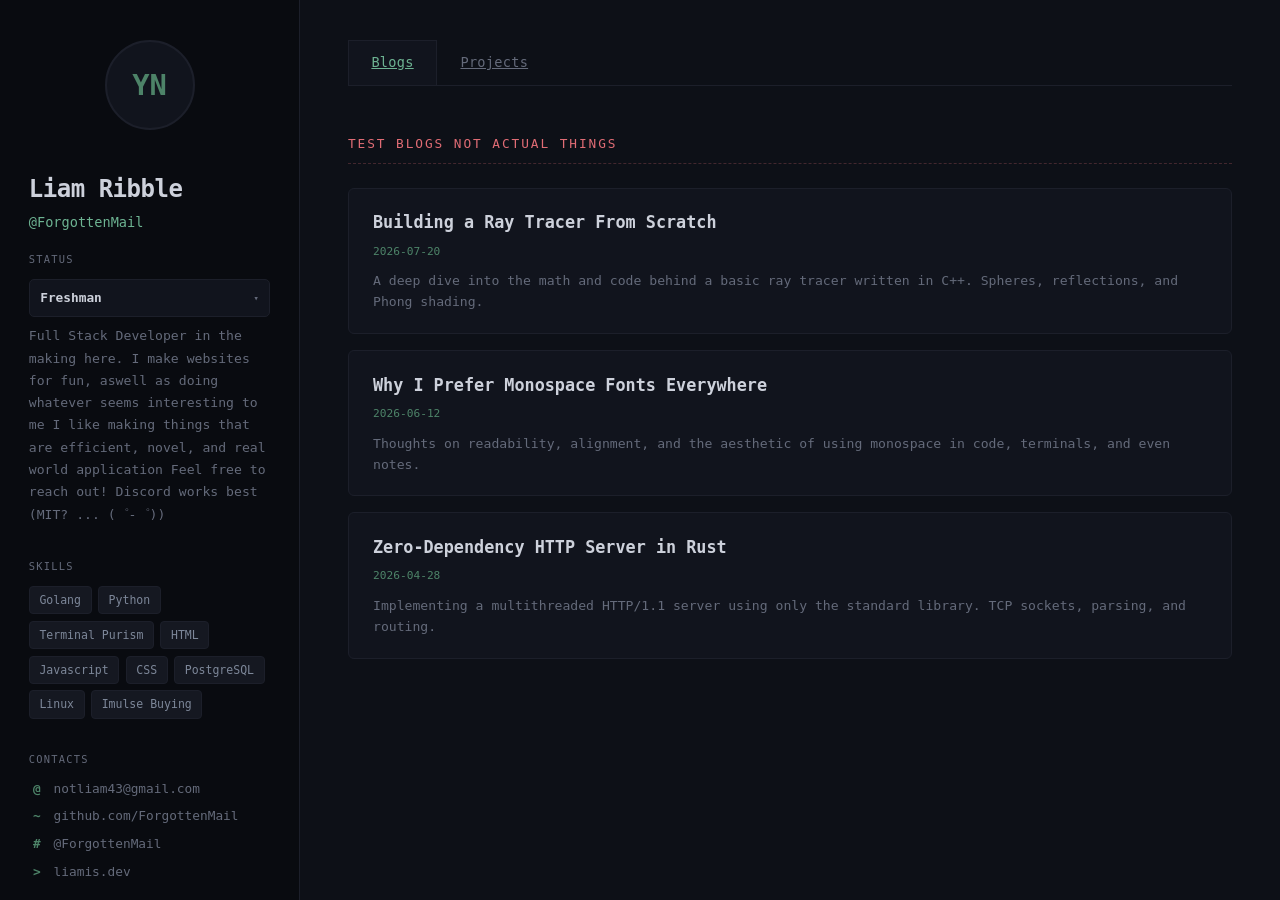
==== liamis.dev/blogs/index.html @ da4e5c32 "Made it so the blogs go someplace" ====
<!DOCTYPE html>
<html lang="en">
<head>
    <meta charset="UTF-8">
    <meta name="viewport" content="width=device-width, initial-scale=1.0">
    <title>Blogs — liam / liamis</title>
    <link rel="stylesheet" href="../css/style.css">
</head>
<body>

    <!-- ── Sidebar ── -->
    <aside class="sidebar">

        <!-- Profile Picture -->
        <div class="avatar-wrap">
            <div class="avatar">
                <span>YN</span>
            </div>
        </div>

        <div class="sidebar-section">
            <div class="name">Liam Ribble</div>
            <div class="handle">@ForgottenMail</div>
        
            <div class="sidebar-section">
                <span class="sidebar-label">Status</span>
                <div class="status-dropdown">
                    <div class="status-dropdown-header">
                        <span class="status-dropdown-title">Freshman</span>
                        <span class="status-dropdown-chevron">&#9662;</span>
                    </div>
                    <div class="status-dropdown-body">
                        <div class="status-line">"<REDACTED>" Highschool</div>
                        <div class="status-line status-year">2026-2030</div>
                    </div>
                </div>
            </div>

            <p class="bio">
                Full Stack Developer in the making here. 
                I make websites for fun, aswell as doing whatever seems interesting to me
                I like making things that are efficient, novel, and real world application
                Feel free to reach out! Discord works best (MIT? ... (゜-゜))
            </p>
        </div>

        <!-- Education / Status -->

        <div class="sidebar-section">
            <span class="sidebar-label">Skills</span>
            <div class="skill-tags">
                <span class="skill-tag">Golang</span>
                <span class="skill-tag">Python</span>
                <span class="skill-tag">Terminal Purism</span>
                <span class="skill-tag">HTML</span>
                <span class="skill-tag">Javascript</span>
                <span class="skill-tag">CSS</span>
                <span class="skill-tag">PostgreSQL</span>
                <span class="skill-tag">Linux</span>
                <span class="skill-tag">Imulse Buying</span>
            </div>
        </div>

        <div class="sidebar-section">
            <span class="sidebar-label">Contacts</span>
            <div class="contact-list">
                <a href="mailto:notliam43@gmail.com" class="contact-item">
                    <span class="contact-icon">@</span> notliam43@gmail.com
                </a>
                <a href="https://github.com/ForgottenMail" class="contact-item">
                    <span class="contact-icon">~</span> github.com/ForgottenMail
                </a>
                <a href="https://discord.com/users/989271986901508126" class="contact-item">
                    <span class="contact-icon">#</span> @ForgottenMail
                </a>
                <a href="https://liamis.dev" class="contact-item">
                    <span class="contact-icon">&gt;</span> liamis.dev
                </a>
            </div>
        </div>
    </aside>

    <!-- ── Main Content ── -->
    <main class="main">
        <nav class="tabs">
            <a href="./" class="tab active">Blogs</a>
            <a href="../projects/" class="tab">Projects</a>
        </nav>

        <div class="test-blogs-banner">TEST BLOGS NOT ACTUAL THINGS</div>

        <div class="blog-grid">
            <a href="ray-tracer.html" class="blog-card blog-card-link">
                <div class="blog-title">Building a Ray Tracer From Scratch</div>
                <div class="blog-date">2026-07-20</div>
                <p class="blog-desc">A deep dive into the math and code behind a basic ray tracer written in C++. Spheres, reflections, and Phong shading.</p>
            </a>

            <a href="monospace-fonts.html" class="blog-card blog-card-link">
                <div class="blog-title">Why I Prefer Monospace Fonts Everywhere</div>
                <div class="blog-date">2026-06-12</div>
                <p class="blog-desc">Thoughts on readability, alignment, and the aesthetic of using monospace in code, terminals, and even notes.</p>
            </a>

            <a href="http-server-rust.html" class="blog-card blog-card-link">
                <div class="blog-title">Zero-Dependency HTTP Server in Rust</div>
                <div class="blog-date">2026-04-28</div>
                <p class="blog-desc">Implementing a multithreaded HTTP/1.1 server using only the standard library. TCP sockets, parsing, and routing.</p>
            </a>
        </div>
    </main>

    <script>
    document.addEventListener('DOMContentLoaded', () => {
        const statusDropdown = document.querySelector('.status-dropdown');
        if (statusDropdown) {
            statusDropdown.addEventListener('click', () => {
                statusDropdown.classList.toggle('open');
            });
        }
    });
    </script>

</body>
</html>
---- liamis.dev/css/style.css ----
:root {
    --bg: #0d1017;
    --sidebar-bg: #090b10;
    --card-bg: #11141d;
    --border: #1c1f2a;
    --text: #b4b9c6;
    --text-muted: #646a7a;
    --accent: #6db392;
    --accent-dim: #4d8368;
    --tag-bg: #151821;
    --tag-text: #7d8799;
    --hover-bg: #151823;
    --green-hover: #8dd4ac;
    --heading: #cdd1db;
}

* {
    margin: 0;
    padding: 0;
    box-sizing: border-box;
}

body {
    font-family: 'JetBrains Mono', 'Fira Code', 'Cascadia Code', 'SF Mono', 'Consolas', monospace;
    background: var(--bg);
    color: var(--text);
    display: flex;
    min-height: 100vh;
    line-height: 1.6;
}

/* ── Sidebar ── */
.sidebar {
    width: 300px;
    min-width: 300px;
    background: var(--sidebar-bg);
    border-right: 1px solid var(--border);
    padding: 2.5rem 1.8rem;
    display: flex;
    flex-direction: column;
    gap: 2rem;
    position: fixed;
    top: 0;
    left: 0;
    height: 100vh;
    overflow-y: auto;
    z-index: 10;
}

/* ── Avatar ── */
.avatar-wrap {
    display: flex;
    justify-content: center;
    margin-bottom: 0.5rem;
}

.avatar {
    width: 90px;
    height: 90px;
    border-radius: 50%;
    background: var(--card-bg);
    border: 2px solid var(--border);
    display: flex;
    align-items: center;
    justify-content: center;
    font-size: 1.8rem;
    font-weight: 700;
    color: var(--accent-dim);
    transition: border-color 0.2s ease, color 0.2s ease;
    overflow: hidden;
}

.avatar:hover {
    border-color: var(--accent);
    color: var(--accent);
}

.avatar img {
    width: 100%;
    height: 100%;
    object-fit: cover;
}

.sidebar-section {
    display: flex;
    flex-direction: column;
    gap: 0.5rem;
}

.sidebar-label {
    font-size: 0.65rem;
    text-transform: uppercase;
    letter-spacing: 0.12em;
    color: var(--text-muted);
    margin-bottom: 0.2rem;
}

.name {
    font-size: 1.5rem;
    font-weight: 700;
    color: var(--heading);
    letter-spacing: -0.02em;
}

.handle {
    font-size: 0.85rem;
    color: var(--accent);
    margin-top: -0.3rem;
    margin-bottom: 0.6rem;
}

.bio {
    font-size: 0.82rem;
    color: var(--text-muted);
    line-height: 1.7;
}

.skill-tags {
    display: flex;
    flex-wrap: wrap;
    gap: 0.4rem;
}

.skill-tag {
    background: var(--tag-bg);
    color: var(--tag-text);
    padding: 0.25rem 0.6rem;
    border-radius: 4px;
    font-size: 0.72rem;
    border: 1px solid var(--border);
    transition: all 0.15s ease;
}

.skill-tag:hover {
    border-color: var(--accent);
    color: var(--green-hover);
}

.contact-list {
    display: flex;
    flex-direction: column;
    gap: 0.45rem;
}

.contact-item {
    display: flex;
    align-items: center;
    gap: 0.55rem;
    font-size: 0.8rem;
    color: var(--text-muted);
    text-decoration: none;
    transition: color 0.15s ease;
}

.contact-item:hover {
    color: var(--green-hover);
}

.contact-icon {
    width: 16px;
    text-align: center;
    color: var(--accent-dim);
    font-size: 0.8rem;
    font-weight: bold;
}

/* ── Status Dropdown ── */
.status-dropdown {
    border: 1px solid var(--border);
    border-radius: 5px;
    background: var(--card-bg);
    overflow: hidden;
    cursor: pointer;
    transition: border-color 0.15s ease;
}

.status-dropdown:hover {
    border-color: var(--accent-dim);
}

.status-dropdown-header {
    display: flex;
    justify-content: space-between;
    align-items: center;
    padding: 0.5rem 0.65rem;
    border-bottom: 1px solid var(--border);
}

.status-dropdown-title {
    font-size: 0.8rem;
    color: var(--heading);
    font-weight: 600;
}

.status-dropdown-chevron {
    font-size: 0.55rem;
    color: var(--text-muted);
    transition: transform 0.2s ease;
}

.status-dropdown.open .status-dropdown-chevron {
    transform: rotate(180deg);
}

.status-dropdown-body {
    padding: 0.45rem 0.65rem;
    display: none;
    flex-direction: column;
    gap: 0.15rem;
}

.status-dropdown.open .status-dropdown-body {
    display: flex;
}

.status-dropdown.open .status-dropdown-header {
    border-bottom: 1px solid var(--border);
}

.status-dropdown:not(.open) .status-dropdown-header {
    border-bottom: none;
}

.status-line {
    font-size: 0.72rem;
    color: var(--text-muted);
}

.status-year {
    color: var(--accent-dim);
    font-size: 0.68rem;
}

/* ── Main Area ── */
.main {
    margin-left: 300px;
    flex: 1;
    padding: 2.5rem 3rem;
    min-height: 100vh;
}

.tabs {
    display: flex;
    gap: 0;
    margin-bottom: 2.5rem;
    border-bottom: 1px solid var(--border);
}

.tab {
    padding: 0.7rem 1.4rem;
    font-size: 0.85rem;
    color: var(--text-muted);
    cursor: pointer;
    border: 1px solid transparent;
    border-bottom: none;
    transition: all 0.15s ease;
    background: none;
    font-family: inherit;
    letter-spacing: 0.02em;
}

.tab:hover {
    color: var(--green-hover);
}

.tab.active {
    color: var(--accent);
    border-color: var(--border);
    background: var(--card-bg);
}

.tab-content {
    display: none;
}

.tab-content.active {
    display: block;
}

/* ── Home Content ── */
.home-content {
    max-width: 600px;
}

.home-title {
    font-size: 1.8rem;
    color: var(--heading);
    font-weight: 700;
    margin-bottom: 1rem;
}

.home-subtitle {
    font-size: 0.92rem;
    color: var(--text-muted);
    line-height: 1.8;
}

.home-subtitle a {
    color: var(--accent);
    text-decoration: none;
    transition: color 0.15s ease;
}

.home-subtitle a:hover {
    color: var(--green-hover);
    text-decoration: underline;
}

/* ── Blog Cards ── */
.blog-grid {
    display: flex;
    flex-direction: column;
    gap: 1rem;
}

.blog-card {
    background: var(--card-bg);
    border: 1px solid var(--border);
    border-radius: 6px;
    padding: 1.3rem 1.5rem;
    transition: border-color 0.15s ease, background 0.15s ease;
    cursor: default;
}

.blog-card:hover {
    border-color: var(--accent-dim);
    background: var(--hover-bg);
}

.blog-card-link {
    text-decoration: none;
    color: inherit;
    display: block;
    cursor: pointer;
}

.blog-card-link:hover .blog-title {
    color: var(--accent);
}

.blog-title {
    font-size: 1.05rem;
    color: var(--heading);
    margin-bottom: 0.4rem;
    font-weight: 600;
    transition: color 0.15s ease;
}

.blog-date {
    font-size: 0.7rem;
    color: var(--accent-dim);
    margin-bottom: 0.6rem;
}

.blog-desc {
    font-size: 0.82rem;
    color: var(--text-muted);
    line-height: 1.6;
}

/* ── Blog Article ── */
.back-link {
    display: inline-block;
    font-size: 0.82rem;
    color: var(--accent-dim);
    text-decoration: none;
    margin-bottom: 1.5rem;
    transition: color 0.15s ease;
}

.back-link:hover {
    color: var(--accent);
}

.blog-article {
    max-width: 720px;
}

.blog-article-title {
    font-size: 1.6rem;
    color: var(--heading);
    font-weight: 700;
    margin-bottom: 0.5rem;
    line-height: 1.3;
}

.blog-article-date {
    font-size: 0.75rem;
    color: var(--accent-dim);
    margin-bottom: 1.8rem;
}

.blog-article h2 {
    font-size: 1.15rem;
    color: var(--heading);
    margin: 2rem 0 0.6rem;
    font-weight: 600;
}

.blog-article p {
    font-size: 0.9rem;
    color: var(--text);
    line-height: 1.8;
    margin-bottom: 1.1rem;
}

.blog-article a {
    color: var(--accent);
    text-decoration: none;
}

.blog-article a:hover {
    text-decoration: underline;
}

.blog-article strong {
    color: var(--heading);
}

.blog-article em {
    color: var(--green-hover);
}

.blog-article code {
    background: var(--tag-bg);
    color: var(--accent);
    padding: 0.15rem 0.4rem;
    border-radius: 3px;
    font-size: 0.82rem;
    font-family: inherit;
}

.blog-article pre {
    background: var(--sidebar-bg);
    border: 1px solid var(--border);
    border-radius: 6px;
    padding: 1.2rem 1.4rem;
    overflow-x: auto;
    margin: 1.2rem 0;
}

.blog-article pre code {
    background: none;
    color: var(--text);
    padding: 0;
    font-size: 0.8rem;
    line-height: 1.7;
}

/* ── Project Cards ── */
.project-grid {
    display: flex;
    flex-direction: column;
    gap: 1.2rem;
}

.project-card {
    background: var(--card-bg);
    border: 1px solid var(--border);
    border-radius: 6px;
    padding: 1.4rem 1.5rem;
    transition: border-color 0.15s ease, background 0.15s ease;
    cursor: default;
}

.project-card:hover {
    border-color: var(--accent-dim);
    background: var(--hover-bg);
}

.project-title {
    font-size: 1.05rem;
    color: var(--heading);
    margin-bottom: 0.4rem;
    font-weight: 600;
}

.project-desc {
    font-size: 0.82rem;
    color: var(--text-muted);
    margin-bottom: 0.8rem;
    line-height: 1.6;
}

.project-langs {
    display: flex;
    flex-wrap: wrap;
    gap: 0.4rem;
}

.lang-tag {
    background: var(--tag-bg);
    color: var(--tag-text);
    padding: 0.2rem 0.5rem;
    border-radius: 4px;
    font-size: 0.7rem;
    border: 1px solid var(--border);
    transition: all 0.15s ease;
}

.lang-tag:hover {
    border-color: var(--accent);
    color: var(--green-hover);
}

/* ── Test Banner & Placeholder ── */
.test-blogs-banner {
    font-size: 0.8rem;
    text-transform: uppercase;
    letter-spacing: 0.15em;
    color: #e06c75;
    margin-bottom: 1.5rem;
    padding: 0.5rem 0;
    border-bottom: 1px dashed #e06c7540;
}

.test-blog-placeholder {
    text-align: center;
    padding: 3rem 1rem;
}

.test-blog-placeholder p {
    font-size: 1.1rem;
    color: var(--text-muted);
}

/* ── Scrollbar ── */
::-webkit-scrollbar {
    width: 6px;
}
::-webkit-scrollbar-track {
    background: var(--sidebar-bg);
}
::-webkit-scrollbar-thumb {
    background: var(--border);
    border-radius: 3px;
}
::-webkit-scrollbar-thumb:hover {
    background: var(--accent-dim);
}

/* ── Responsive ── */
@media (max-width: 768px) {
    .sidebar {
        width: 240px;
        min-width: 240px;
        padding: 1.8rem 1.2rem;
    }
    .main {
        margin-left: 240px;
        padding: 2rem 1.5rem;
    }
}

@media (max-width: 600px) {
    body {
        flex-direction: column;
    }
    .sidebar {
        position: relative;
        width: 100%;
        min-width: 100%;
        height: auto;
        border-right: none;
        border-bottom: 1px solid var(--border);
    }
    .main {
        margin-left: 0;
        padding: 1.5rem;
    }
}
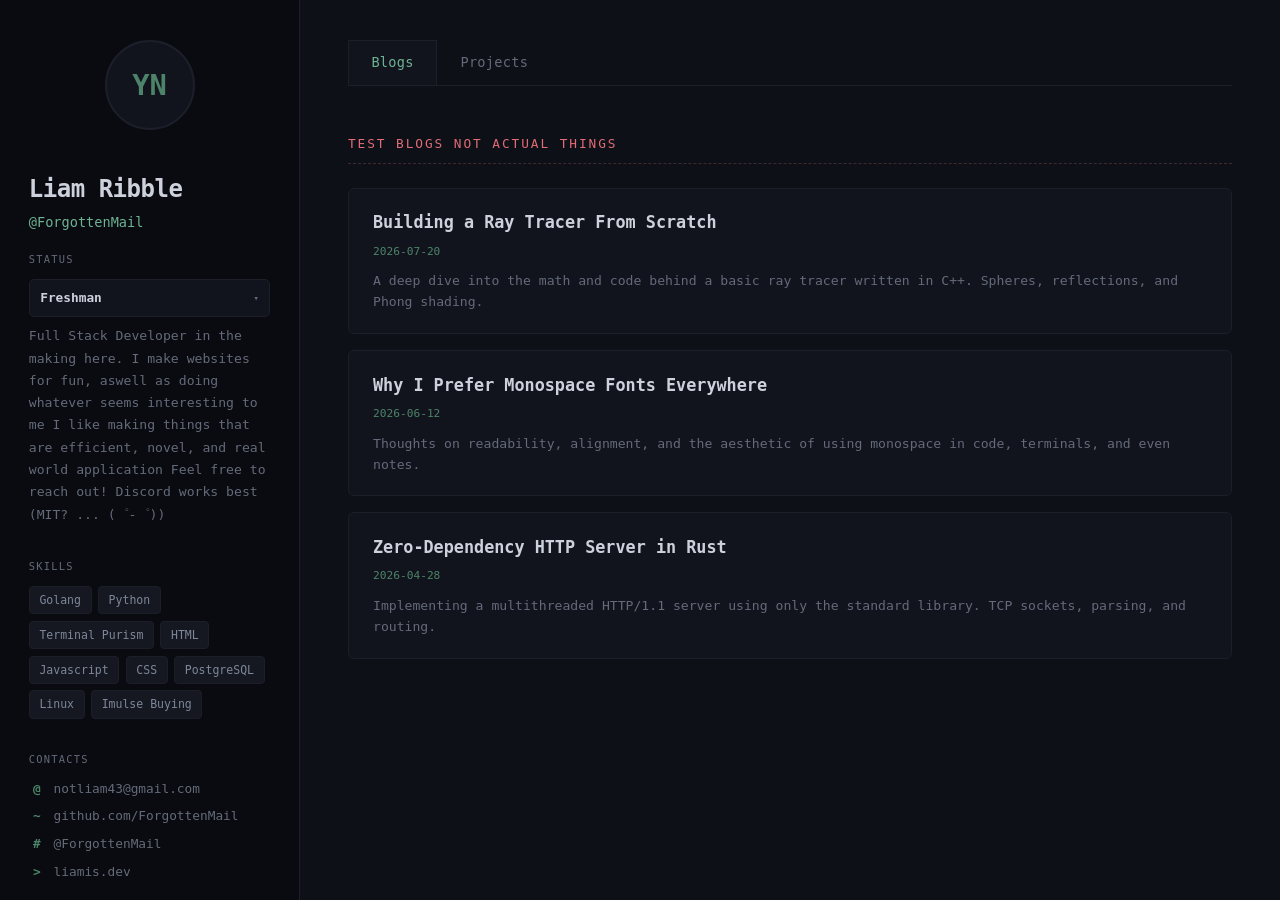
==== commit 18c63c43: "Fixed the hyperlinks... again and made it better ig" ====
--- a/liamis.dev/blogs/index.html
+++ b/liamis.dev/blogs/index.html
@@ -1,10 +1,21 @@
 <!DOCTYPE html>
 <html lang="en">
+  <style>
+  a {
+    text-decoration: none; /* Removes the underline */
+  }
+</style>
+
 <head>
     <meta charset="UTF-8">
     <meta name="viewport" content="width=device-width, initial-scale=1.0">
     <title>Blogs — liam / liamis</title>
     <link rel="stylesheet" href="../css/style.css">
+    <style>
+        a {
+            text-decoration: none;
+        }
+    </style>
 </head>
 <body>
 
@@ -84,7 +95,7 @@
     <main class="main">
         <nav class="tabs">
             <a href="./" class="tab active">Blogs</a>
-            <a href="../projects/" class="tab">Projects</a>
+            <a href="../" class="tab">Projects</a>
         </nav>
 
         <div class="test-blogs-banner">TEST BLOGS NOT ACTUAL THINGS</div>
--- a/liamis.dev/css/style.css
+++ b/liamis.dev/css/style.css
@@ -20,6 +20,10 @@
     box-sizing: border-box;
 }
 
+a {
+    text-decoration: none;
+}
+
 body {
     font-family: 'JetBrains Mono', 'Fira Code', 'Cascadia Code', 'SF Mono', 'Consolas', monospace;
     background: var(--bg);
@@ -303,7 +307,6 @@
 
 .home-subtitle a:hover {
     color: var(--green-hover);
-    text-decoration: underline;
 }
 
 /* ── Blog Cards ── */
@@ -409,10 +412,6 @@
     text-decoration: none;
 }
 
-.blog-article a:hover {
-    text-decoration: underline;
-}
-
 .blog-article strong {
     color: var(--heading);
 }
@@ -486,6 +485,18 @@
     display: flex;
     flex-wrap: wrap;
     gap: 0.4rem;
+    margin-bottom: 0.6rem;
+}
+
+.project-link {
+    font-size: 0.72rem;
+    color: var(--accent-dim);
+    text-decoration: none;
+    transition: color 0.15s ease;
+}
+
+.project-link:hover {
+    color: var(--accent);
 }
 
 .lang-tag {
